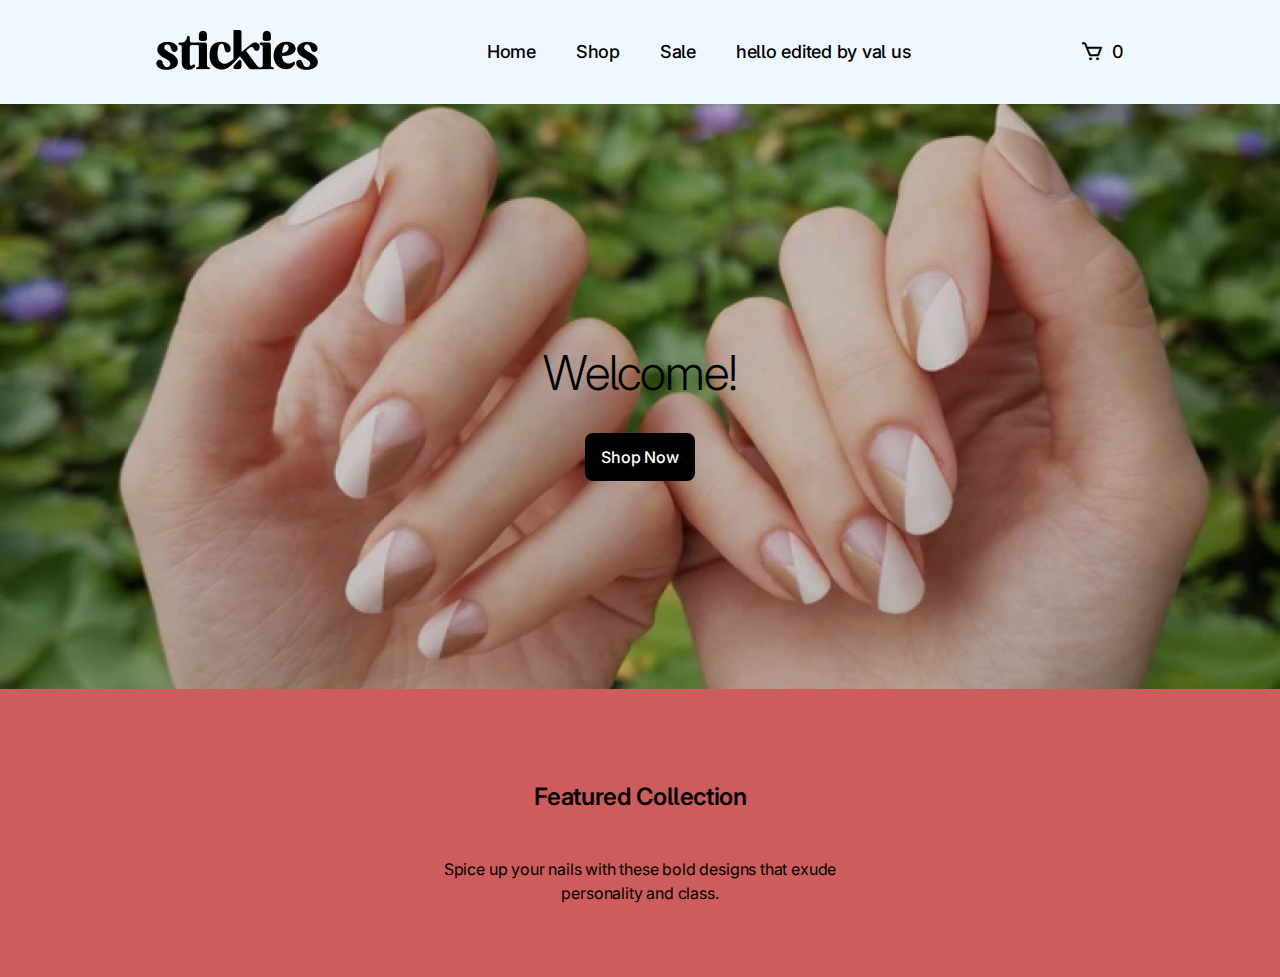
==== index.html @ be7c90e3 "changed the nav bar" ====
<!DOCTYPE html>
<html lang="en">
<head>
<meta charset="utf-8">
<title>StickiesUK</title>
<link rel="stylesheet" href="styles.css">
<!-- Fav icon -->
<link rel="shortcut icon" href="images/fav-icon.png">
<!-- Boxicons CSS -->
<link href='https://unpkg.com/boxicons@2.0.9/css/boxicons.min.css' rel='stylesheet'>
</head>

<body>
    <!-- Nav Bar -->
    <nav>
        <div class="navigation">
            <!-- Logo -->
            <a href="#" class="logo">
                <img src="images/logo.png"/>
            </a>
            <ul class="menu">
                <li><a href="#">Home</a></li>
                <li><a href="#">Shop</a></li>
                <!-- Shop Categories Sub-Menu -->
                <li><a href="#">Sale</a></li>
                <li><a href="#">hello edited by val us</a></li>
            </ul>
            <div class="right-cart">
                <a href="#">
                    <!-- Cart Icon -->
                    <i class='bx bx-cart'></i>
                        <!-- Number of items in cart -->
                        <span class="cart-number">0</span>

                </a>
            </div>
        </div>
    </nav>

    <!-- Hero Banner -->
    <div class="hero-banner-box hero-slide-1">
        <!-- Hero Banner Text-->
        <div class="hero-banner-text">
            <h1>Welcome!</h1>
        </div>
            <a href="#" class="pri-auto-btn">Shop Now</a>
    </div>

    <!-- Feaured Collection -->
    <div class="featured-collection-section">
        <div class="text-container-center">
            <div><h2>Featured Collection</h2></div>
            <div class="body1">Spice up your nails with these bold designs that exude personality and class.</div>
        </div>
    </div>

<footer>

</footer>
</div>
</body>
</html>
---- styles.css ----
/* || IMPORT INTER FONT FAMILY FROM GOOGLE FONTS */
@import url('https://fonts.googleapis.com/css2?family=Inter:wght@100;200;300;400;500;600;700;800;900&display=swap');

/* || GENERAL STYLES */

body {
    margin: 0px;
    padding: 0px;
    font-family: Inter;
    background-color: aliceblue;
}

*{
    box-sizing: border-box;
}


/* || TYPOGRAPHY */

h1 {
    font-family: Inter;
    font-style: normal;
    font-weight: 300;
    font-size: 48px;
    line-height: 56px;
    /* identical to box height, or 117% */

    letter-spacing: -0.022em;
    font-feature-settings: 'tnum' on, 'lnum' on, 'cv05' on;

    color: #000000;

}

h2 {
    font-family: Inter;
    font-style: normal;
    font-weight: 600;
    font-size: 24px;
    line-height: 32px;
    /* identical to box height, or 133% */

    letter-spacing: -0.019em;
    font-feature-settings: 'tnum' on, 'lnum' on, 'cv05' on;

    color: #000000;
}

h3 {
    font-family: Inter, sans-serif;
    font-style: normal;
    font-weight: 600;
    font-size: 20px;
    line-height: 32px;
    /* identical to box height, or 160% */

    letter-spacing: -0.019em;
    font-feature-settings: 'tnum' on, 'lnum' on, 'cv05' on;

    color: #000000;
}

h4 {
    font-family: Inter, sans-serif;
    font-style: normal;
    font-weight: 500;
    font-size: 18px;
    line-height: 24px;
    /* identical to box height, or 133% */

    letter-spacing: -0.014em;
    font-feature-settings: 'tnum' on, 'lnum' on, 'cv05' on;

    color: #000000;
}

.body1 {
    font-family: Inter;
    font-style: normal;
    font-weight: normal;
    font-size: 16px;
    line-height: 24px;
    /* or 150% */

    text-align: center;
    letter-spacing: -0.011em;
}

/* || UTILITIES */

.pri-auto-btn {
    width: auto;
    height: 48px;
    display: inline-flex;
    padding-top: 12px;
    padding-right: 16px;
    padding-bottom: 12px;
    padding-left: 16px;
    justify-content: center;
    align-items: center;
    color: white;
    background-color: black;
    border-radius: 8px;
    text-decoration: none;
    
    /* Subhead 1 */
    font-family: Inter;
    font-style: normal;
    font-weight: 500;
    font-size: 16px;
    line-height: 24px;
    letter-spacing: -0.011em;   
}

.pri-auto-btn:hover {
    background-color: grey;
}

.nobullets {
    list-style: none;
    margin: 0;
    padding: 0;
}


/* || SITEWIDE */

nav {
    width: 100%;
    z-index: 100;
}

.navigation {
    display: flex;
    justify-content: space-between;
    align-items: center;
    padding: 0px, 44px;
    margin-left: 12.2%;
    margin-right: 12.2%;
    height: 104px;
}

.logo img{
    height: 40px;
}


.menu {
    display: flex;
    flex-wrap: nowrap;
    gap: 40px;
    /* Overwrite initial ul css */
    padding-inline-start: 0;
}

.menu li {
    display: flex;
    font-family: Inter, sans-serif;
    font-style: normal;
    font-weight: 500;
    font-size: 18px;
    line-height: 24px;
    /* identical to box height, or 133% */

    letter-spacing: -0.014em;
    font-feature-settings: 'tnum' on, 'lnum' on, 'cv05' on;
    
}

.menu li a {
    color: black;
    text-decoration: none;
    
}   

.right-cart a {
    color: black;
    display:flex;
    gap: 8px;
    text-decoration: none;

}


.bx-cart {
    align-self: center;
    font-size: 24px;
}
.cart-number {
    font-size: 0.8rem;
    border-radius: 50%;
    background-color: white;
    justify-content: center;
    align-items: center;

    font-family: Inter, sans-serif;
    font-style: normal;
    font-weight: 500;
    font-size: 18px;
    line-height: 24px;
    /* identical to box height, or 133% */

    letter-spacing: -0.014em;
}

.menu a:hover, 
.right-cart a:hover {
    color: pink;
    transition: all ease 0.2s;
}


/* || HOME PAGE */
.hero-banner-box {
    width: 100%;
    height: 65vh;
    display: flex;
    flex-direction: column;
    justify-content: center;
    align-items: center;
    background-size: cover;
    background-repeat: no-repeat;
    background-position: center;
    background-color: #C4C4C4;
}

.hero-text-container {
    width: 80%;
    height: 90%;
    display: flex;
    align-items: center;
}

.hero-slide-1 {
    background-image: url(./images/slide-1.png);
}

.featured-collection-section {
    width: 100%;
    padding: 72px;
    display: flex;
    flex-direction: column;
    align-items: center;
    background-color: indianred;

}
.text-container-center {
    width: 448px;
    display: flex;
    flex-direction: column;
    justify-content: center;
    align-items: center;
    gap: 24px;
}
/* || SHOP PAGES */


/* || CONTACT US */


/* || CART */
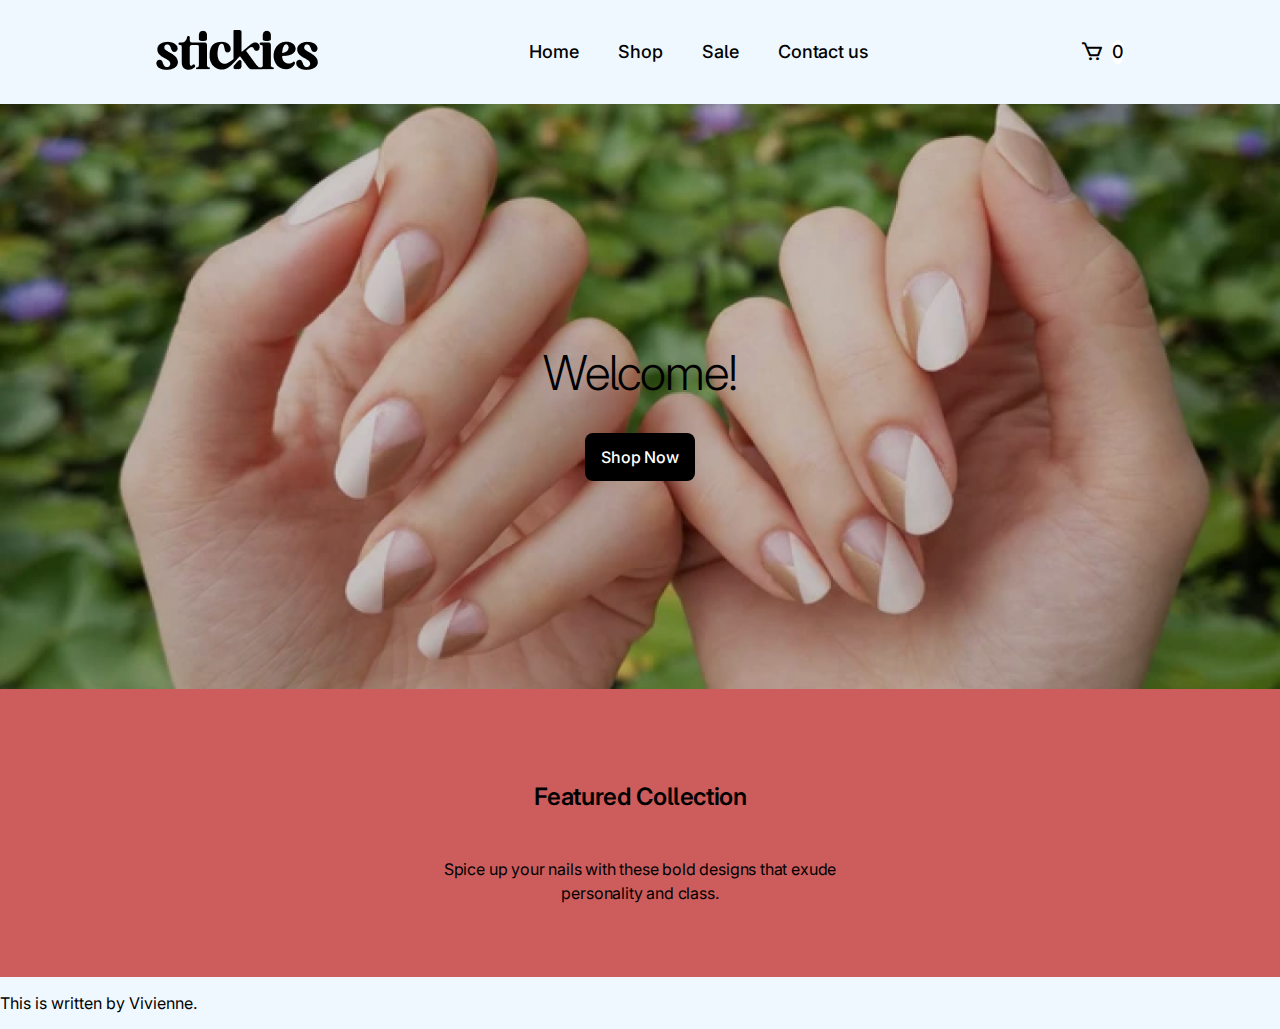
==== commit 4dd83ab7: "test commit" ====
--- a/index.html
+++ b/index.html
@@ -23,7 +23,7 @@
                 <li><a href="#">Shop</a></li>
                 <!-- Shop Categories Sub-Menu -->
                 <li><a href="#">Sale</a></li>
-                <li><a href="#">hello edited by val us</a></li>
+                <li><a href="#">Contact us</a></li>
             </ul>
             <div class="right-cart">
                 <a href="#">
@@ -31,7 +31,7 @@
                     <i class='bx bx-cart'></i>
                         <!-- Number of items in cart -->
                         <span class="cart-number">0</span>
-
+                    
                 </a>
             </div>
         </div>
@@ -55,7 +55,7 @@
     </div>
 
 <footer>
-
+    <p>This is written by Vivienne.</p>
 </footer>
 </div>
 </body>
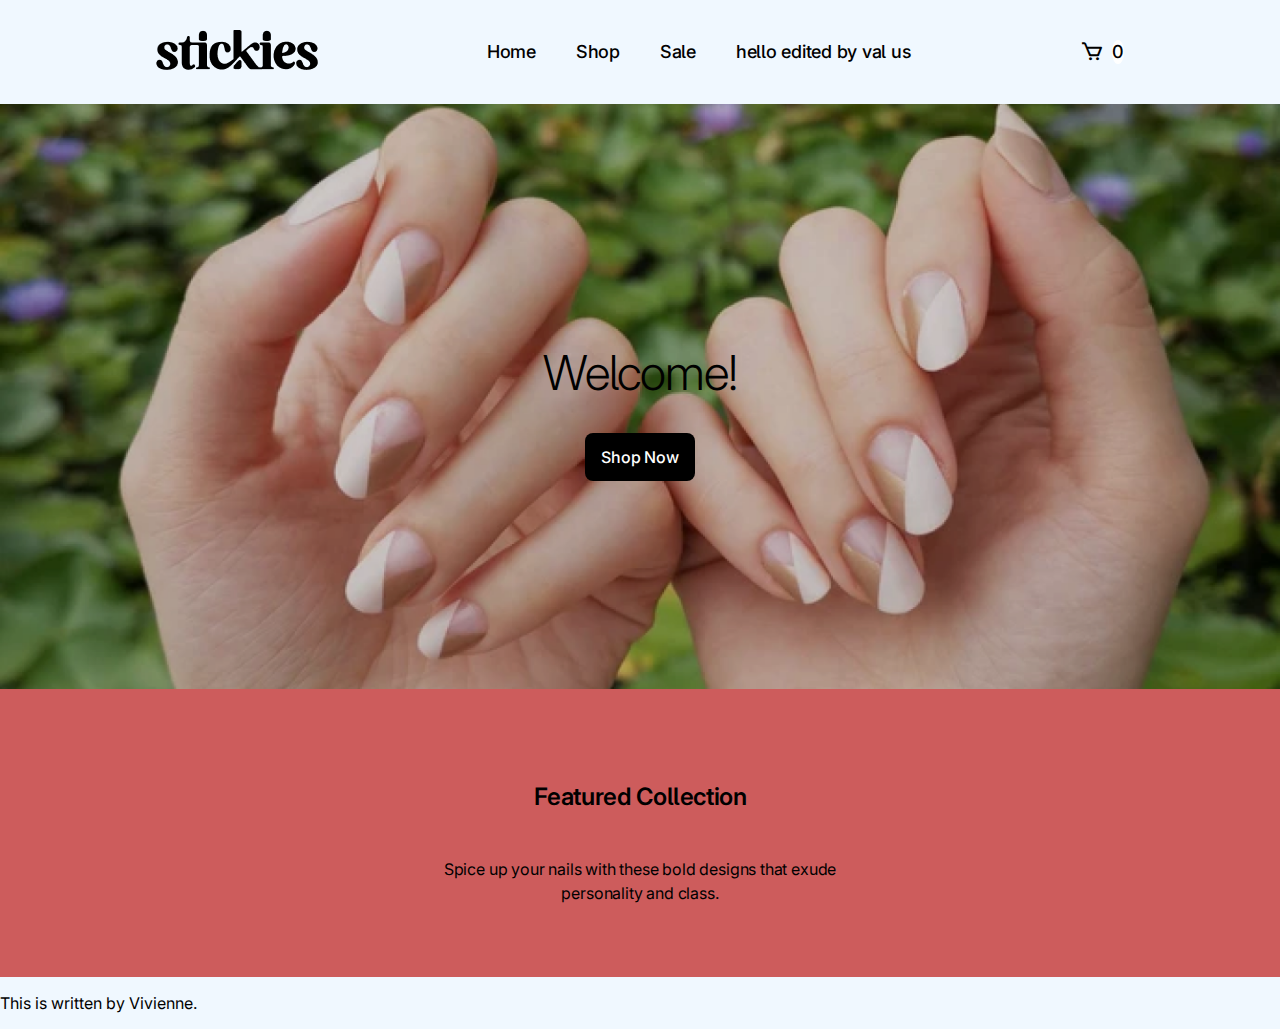
==== commit aafe6b3e: "Merge branch 'main' of https://github.com/vivchong/stickiesUK" ====
--- a/index.html
+++ b/index.html
@@ -23,7 +23,7 @@
                 <li><a href="#">Shop</a></li>
                 <!-- Shop Categories Sub-Menu -->
                 <li><a href="#">Sale</a></li>
-                <li><a href="#">Contact us</a></li>
+                <li><a href="#">hello edited by val us</a></li>
             </ul>
             <div class="right-cart">
                 <a href="#">
@@ -31,7 +31,7 @@
                     <i class='bx bx-cart'></i>
                         <!-- Number of items in cart -->
                         <span class="cart-number">0</span>
-                    
+
                 </a>
             </div>
         </div>
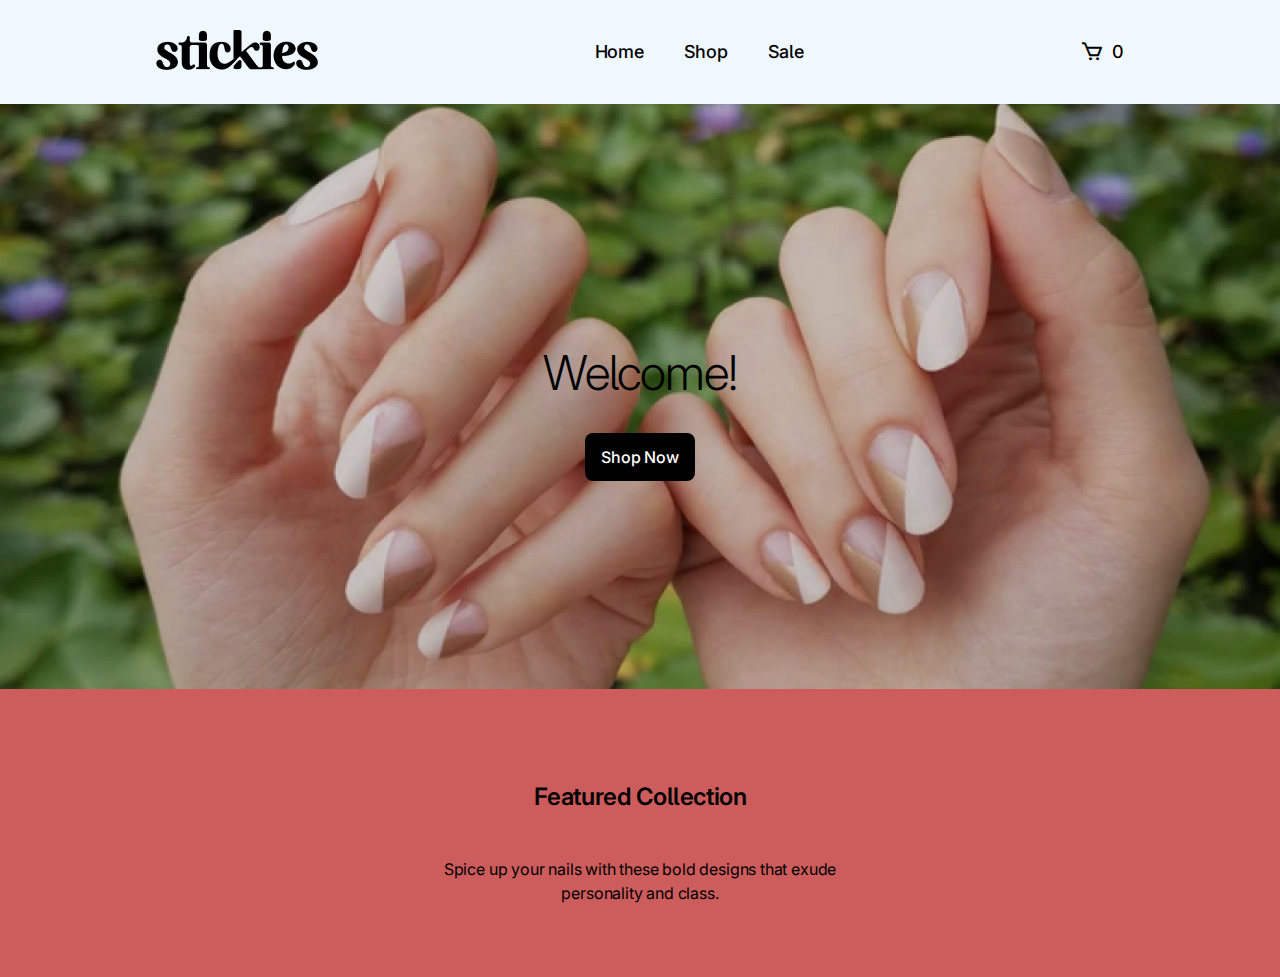
==== commit cbd21433: "deleted the tests" ====
--- a/index.html
+++ b/index.html
@@ -23,7 +23,6 @@
                 <li><a href="#">Shop</a></li>
                 <!-- Shop Categories Sub-Menu -->
                 <li><a href="#">Sale</a></li>
-                <li><a href="#">hello edited by val us</a></li>
             </ul>
             <div class="right-cart">
                 <a href="#">
@@ -55,7 +54,6 @@
     </div>
 
 <footer>
-    <p>This is written by Vivienne.</p>
 </footer>
 </div>
 </body>
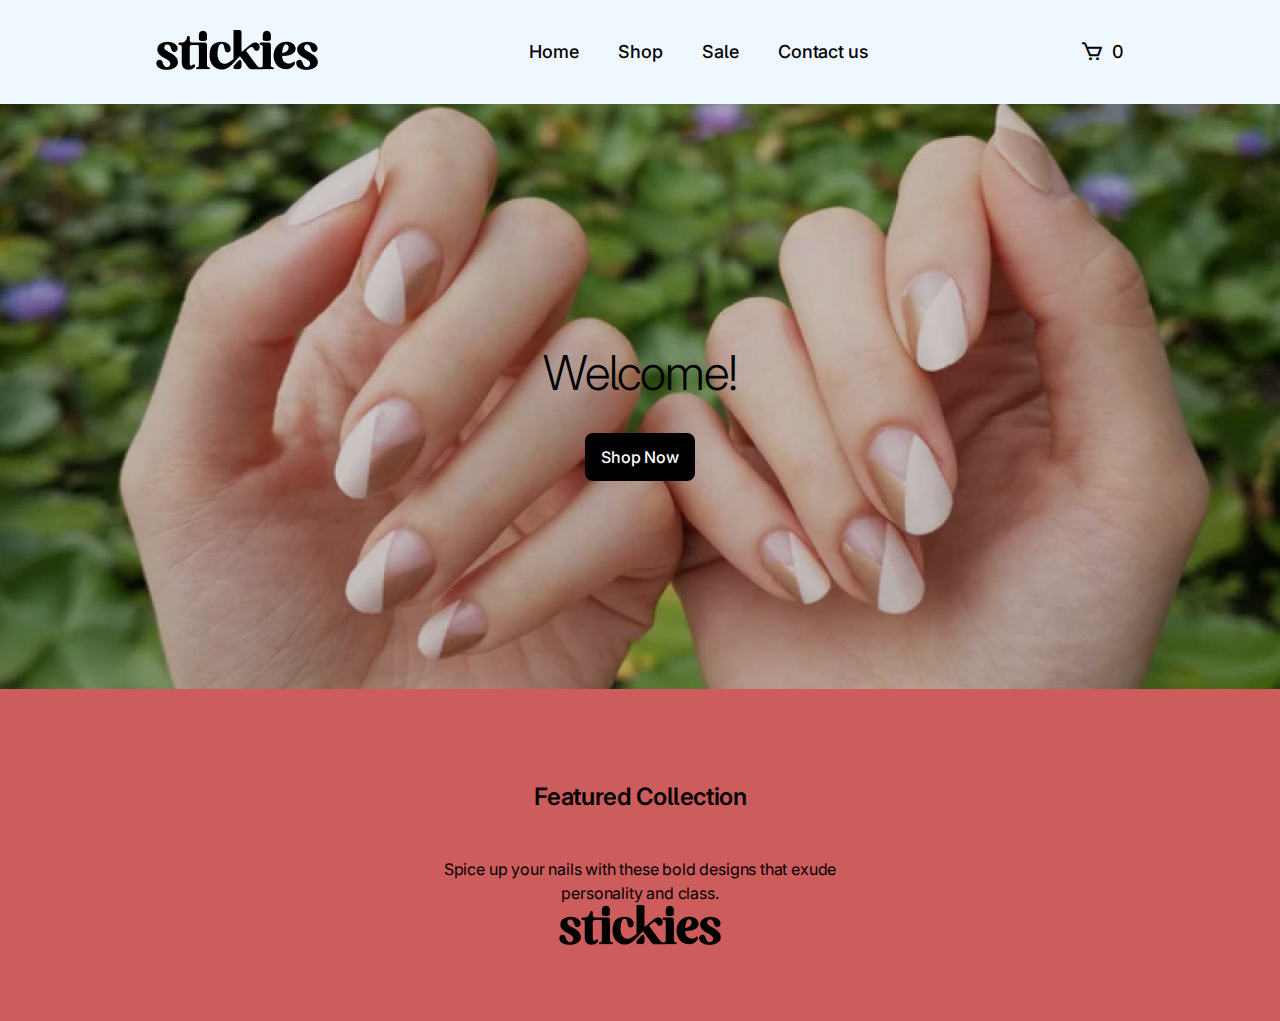
==== commit 4bb7f195: "Uploaded some product images" ====
--- a/index.html
+++ b/index.html
@@ -23,6 +23,7 @@
                 <li><a href="#">Shop</a></li>
                 <!-- Shop Categories Sub-Menu -->
                 <li><a href="#">Sale</a></li>
+                <li><a href="#">Contact us</a></li>
             </ul>
             <div class="right-cart">
                 <a href="#">
@@ -51,6 +52,20 @@
             <div><h2>Featured Collection</h2></div>
             <div class="body1">Spice up your nails with these bold designs that exude personality and class.</div>
         </div>
+
+        <div class="collection-large">
+
+            <div class="item-large">
+
+               <div class="img-large">
+                    <a href="#" class="img-large">
+                        <img src="images/logo.png"/>
+                    </a>
+               </div> 
+
+            </div>
+            
+        </div>
     </div>
 
 <footer>
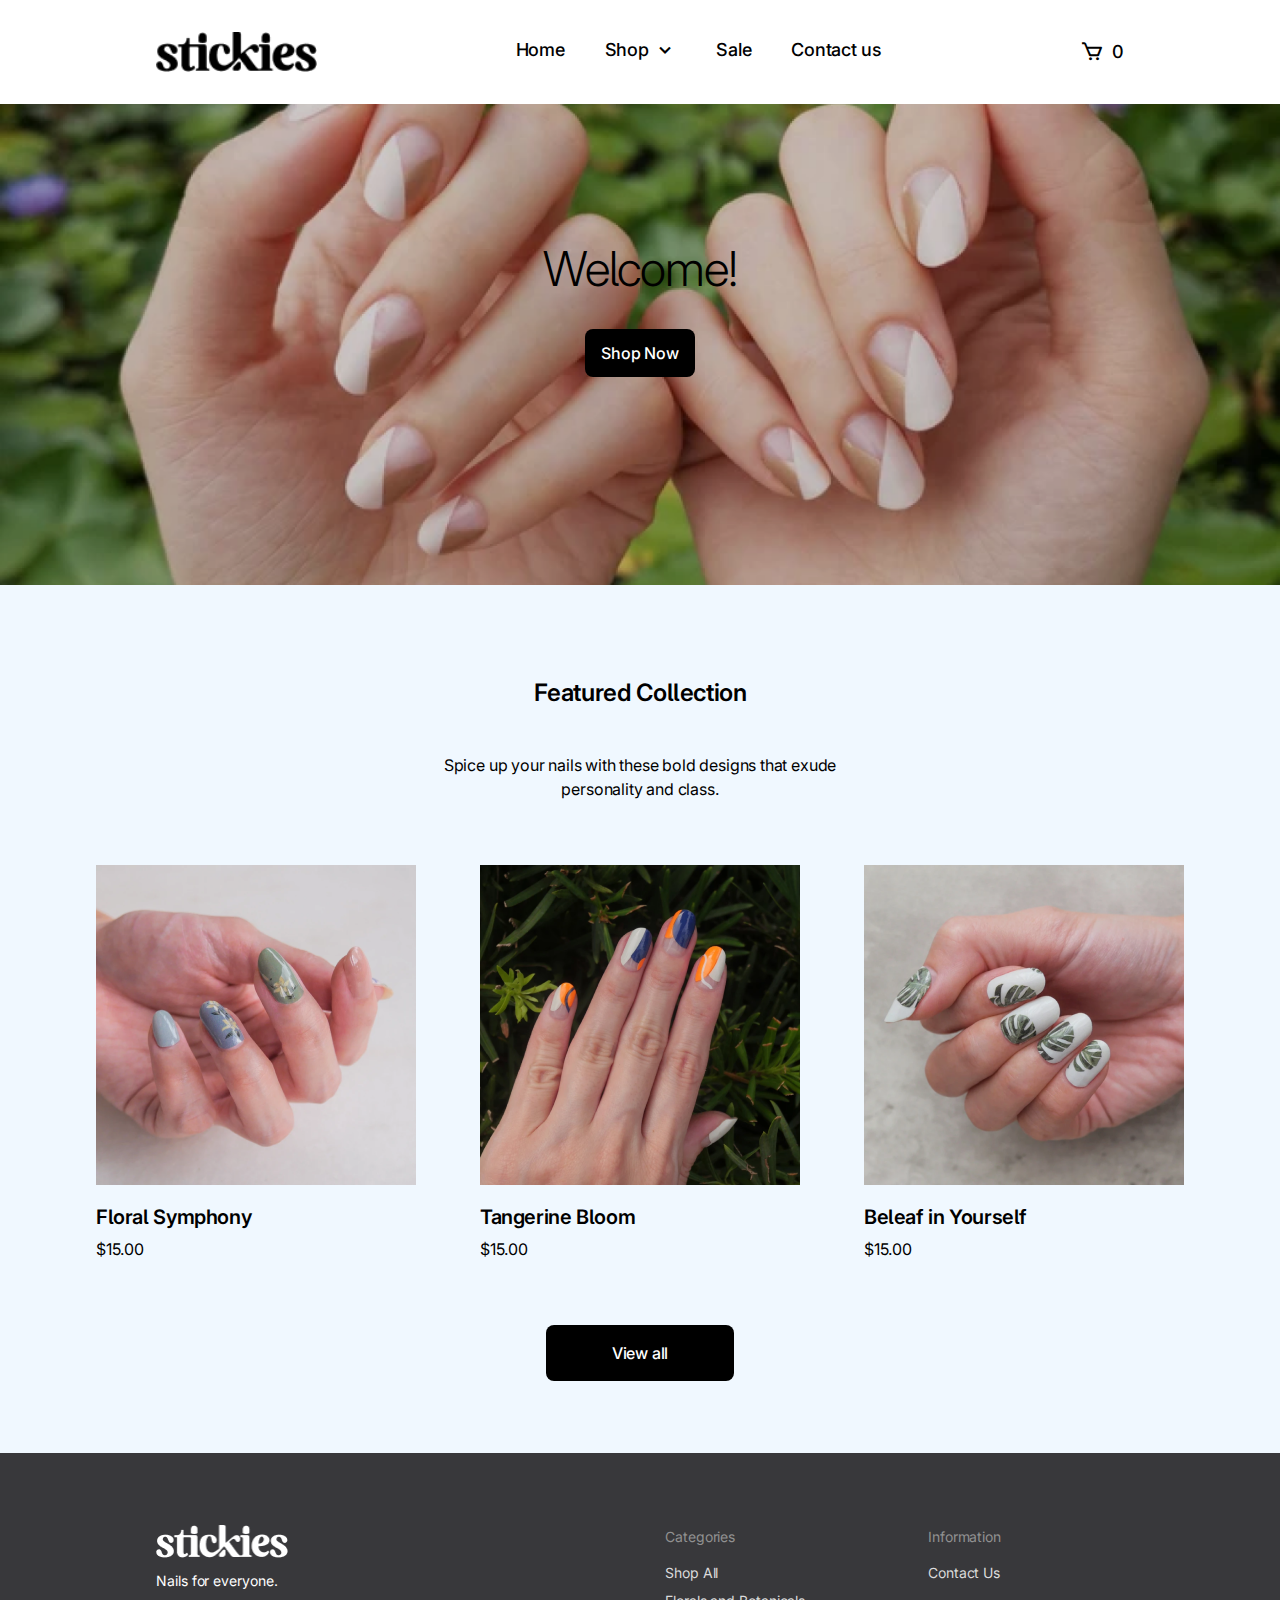
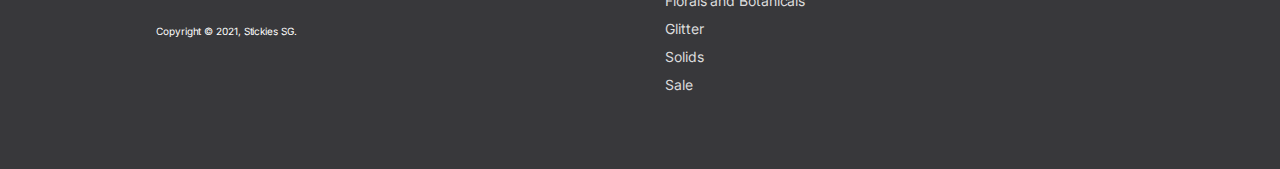
==== commit 2ef1e464: "Home page complete" ====
--- a/index.html
+++ b/index.html
@@ -16,21 +16,28 @@
         <div class="navigation">
             <!-- Logo -->
             <a href="#" class="logo">
-                <img src="images/logo.png"/>
+                <img src="images/logo-black.png"/>
             </a>
             <ul class="menu">
-                <li><a href="#">Home</a></li>
-                <li><a href="#">Shop</a></li>
+                <li><a href="index.html">Home</a></li>
+                <li><a href="#">Shop<span><i class='bx bx-chevron-down'></i></span></a>
+                    <ul>
+                        <li><a href="shop/shop-all.html">Shop All</a></li>
+                        <li><a href="shop/florals-botanicals.html">Florals & Botanicals</a></li>
+                        <li><a href="shop/glitter.html">Glitter</a></li>
+                        <li><a href="shop/minimalist.html">Minimalist</a></li>
+                    </ul>
+                </li>
                 <!-- Shop Categories Sub-Menu -->
-                <li><a href="#">Sale</a></li>
-                <li><a href="#">Contact us</a></li>
+                <li><a href="sale.html">Sale</a></li>
+                <li><a href="contact-us.html">Contact us</a></li>
             </ul>
             <div class="right-cart">
                 <a href="#">
                     <!-- Cart Icon -->
                     <i class='bx bx-cart'></i>
                         <!-- Number of items in cart -->
-                        <span class="cart-number">0</span>
+                        <span id="cart-number" class="h4">0</span>
 
                 </a>
             </div>
@@ -48,28 +55,113 @@
 
     <!-- Feaured Collection -->
     <div class="featured-collection-section">
+
+        <!-- Section Header  -->
         <div class="text-container-center">
             <div><h2>Featured Collection</h2></div>
             <div class="body1">Spice up your nails with these bold designs that exude personality and class.</div>
         </div>
 
+        <!-- "Grid" of Featured Products -->
         <div class="collection-large">
+            
+            <div class="item-large">
+               <div class="img-large">
+                    <a href="#" class="img-large">
+                        <img src="images/001.png"/>
+                    </a>
+               </div> 
+               <div class="label">
+                    <a href="#">
+                        <h3>Floral Symphony</h3>
+                        $15.00
+                    </a>
+               </div>
+            </div>
 
             <div class="item-large">
+                <div class="img-large">
+                     <a href="#" class="img-large">
+                         <img src="images/003.png"/>
+                     </a>
+                </div> 
+                <div class="label">
+                     <a href="#">
+                         <h3>Tangerine Bloom</h3>
+                         $15.00
+                     </a>
+                </div>
+            </div>
 
-               <div class="img-large">
-                    <a href="#" class="img-large">
-                        <img src="images/logo.png"/>
-                    </a>
-               </div> 
-
+            <div class="item-large">
+                <div class="img-large">
+                     <a href="#" class="img-large">
+                         <img src="images/002.png"/>
+                     </a>
+                </div> 
+                <div class="label">
+                     <a href="#">
+                         <h3>Beleaf in Yourself</h3>
+                         $15.00
+                     </a>
+                </div>
             </div>
             
         </div>
+
+        <!-- CTA Button -->
+        <a href="#" class="pri-stretch-btn">View all</a>
     </div>
 
 <footer>
+    <div class="left body2">
+        <!-- Logo -->
+        <a href="#" class="logo">
+            <img src="images/logo-white.png"/>
+        </a>
+        
+        <!-- Tagline -->
+        <div class="body2">Nails for everyone.</div>
+
+        <!-- Legalese -->
+        <div class="legal1">Copyright © 2021, Stickies SG.</div>
+    </div>
+
+    <div class="sitemap body2">
+        <div class="body2">
+            Categories
+        </div>
+        <ul>
+            <li><a href="#">Shop All</a></li>
+            <li><a href="#">Florals and Botanicals</a></li>
+            <li><a href="#">Glitter</a></li>
+            <li><a href="#">Solids</a></li>
+            <li><a href="#">Sale</a></li>
+        </ul>
+    </div>
+
+    <div class="sitemap body2">
+        <div class="body2">
+            Information
+        </div>
+        <ul>
+            <li><a href="#">Contact Us</a></li>
+        </ul>
+    </div>
+
 </footer>
 </div>
+
+<script type="text/javascript">
+    /* Fix menu when scrolling DOESN'T WORK. maybe because you used default nav? */
+    $(window).scroll(function() {
+        if($(document).scrollTop() > 50) {
+            $('.nav').addClass('fix-nav');
+        }
+        else {
+            $('.nav').removeClass('fix-nav');
+        }
+    });
+</script>
 </body>
 </html>
--- a/styles.css
+++ b/styles.css
@@ -6,8 +6,16 @@
 body {
     margin: 0px;
     padding: 0px;
-    font-family: Inter;
     background-color: aliceblue;
+
+    font-family: Inter;
+    font-style: normal;
+    font-weight: normal;
+    font-size: 16px;
+    line-height: 24px;
+    /* or 150% */
+
+    letter-spacing: -0.011em;
 }
 
 *{
@@ -27,9 +35,6 @@
 
     letter-spacing: -0.022em;
     font-feature-settings: 'tnum' on, 'lnum' on, 'cv05' on;
-
-    color: #000000;
-
 }
 
 h2 {
@@ -42,8 +47,6 @@
 
     letter-spacing: -0.019em;
     font-feature-settings: 'tnum' on, 'lnum' on, 'cv05' on;
-
-    color: #000000;
 }
 
 h3 {
@@ -57,7 +60,7 @@
     letter-spacing: -0.019em;
     font-feature-settings: 'tnum' on, 'lnum' on, 'cv05' on;
 
-    color: #000000;
+    margin: 0px;
 }
 
 h4 {
@@ -70,8 +73,6 @@
 
     letter-spacing: -0.014em;
     font-feature-settings: 'tnum' on, 'lnum' on, 'cv05' on;
-
-    color: #000000;
 }
 
 .body1 {
@@ -82,8 +83,26 @@
     line-height: 24px;
     /* or 150% */
 
-    text-align: center;
     letter-spacing: -0.011em;
+}
+
+.body2 {
+    font-family: Inter;
+    font-style: normal;
+    font-weight: normal;
+    font-size: 14px;
+    line-height: 24px;
+    /* identical to box height, or 171% */
+
+    letter-spacing: -0.006em;
+}
+
+.legal1 {
+    font-family: Inter;
+    font-style: normal;
+    font-weight: normal;
+    font-size: 10px;
+    line-height: 12px;
 }
 
 /* || UTILITIES */
@@ -112,8 +131,34 @@
     letter-spacing: -0.011em;   
 }
 
-.pri-auto-btn:hover {
+.pri-stretch-btn {
+    width: 188px;
+    height: 56px;
+    display: inline-flex;
+    padding-top: 12px;
+    padding-right: 16px;
+    padding-bottom: 12px;
+    padding-left: 16px;
+    justify-content: center;
+    align-items: center;
+    color: white;
+    background-color: black;
+    border-radius: 8px;
+    text-decoration: none;
+    
+    /* Subhead 1 */
+    font-family: Inter;
+    font-style: normal;
+    font-weight: 500;
+    font-size: 16px;
+    line-height: 24px;
+    letter-spacing: -0.011em;   
+}
+
+.pri-auto-btn:hover,
+.pri-stretch-btn:hover {
     background-color: grey;
+    transition: all ease 0.2s;
 }
 
 .nobullets {
@@ -125,16 +170,18 @@
 
 /* || SITEWIDE */
 
+/* HEADER */
 nav {
     width: 100%;
     z-index: 100;
+    position: fixed;
+    background-color: white;
 }
 
 .navigation {
     display: flex;
     justify-content: space-between;
     align-items: center;
-    padding: 0px, 44px;
     margin-left: 12.2%;
     margin-right: 12.2%;
     height: 104px;
@@ -155,6 +202,8 @@
 
 .menu li {
     display: flex;
+
+    /* h4 */
     font-family: Inter, sans-serif;
     font-style: normal;
     font-weight: 500;
@@ -163,33 +212,57 @@
     /* identical to box height, or 133% */
 
     letter-spacing: -0.014em;
-    font-feature-settings: 'tnum' on, 'lnum' on, 'cv05' on;
     
+    position: relative; /* Need this for the dropdown menu */
 }
 
 .menu li a {
     color: black;
     text-decoration: none;
-    
+    display: flex;
+    flex-direction: row;
+    gap: 4px;
+    align-content: center;
 }   
+
+.menu li ul { /* Dropdown menu popup */
+    display: none;
+    flex-direction: column;
+    position: absolute;
+    background-color: white;
+    margin: 0px;
+    padding: 32px 20px 16px 20px;
+    gap: 24px;
+    width: 224px;
+    border-radius: 4px;
+    top: 28px;
+}
+
+.menu li ul a:hover {
+    transition: all ease 0.2s;
+    color: pink;
+}
+
+.menu li:hover ul { /* Dropdown menu popup */
+    display: flex;
+}
+
 
 .right-cart a {
     color: black;
     display:flex;
+    flex-direction: row;
     gap: 8px;
     text-decoration: none;
-
-}
-
-
-.bx-cart {
+}
+
+
+.bx {
     align-self: center;
     font-size: 24px;
 }
-.cart-number {
-    font-size: 0.8rem;
-    border-radius: 50%;
-    background-color: white;
+
+#cart-number {
     justify-content: center;
     align-items: center;
 
@@ -209,6 +282,73 @@
     transition: all ease 0.2s;
 }
 
+/* doesn't work */
+.fix-nav {
+    width: 100%;
+    position: fixed;
+    top: 0px;
+    left: 0px;
+    background-color: white;
+    box-shadow: 2px 2px 30px rgba(0,0,0,0.05);
+    z-index: 102;
+}
+
+/* FOOTER */
+footer {
+    width: 100%;
+    display: flex;
+    justify-content: space-between;
+    align-items: top;
+    padding-top: 72px;
+    padding-bottom: 72px;
+    padding-left: 12.2%;
+    padding-right: 12.2%;
+    background-color: #38383B;
+    color: white;
+}
+
+footer .left {
+    flex-grow: 3;
+    display: flex;
+    flex-wrap: wrap;
+    flex-direction: column;
+}
+
+footer .logo, footer img {
+    height: 32px;
+    width: 132px;
+    margin-bottom: 12px;
+}
+
+footer .legal1 {
+    margin-top: 32px;
+}
+
+footer .sitemap {
+    flex-grow: 1;
+    display: flex;
+    flex-direction: column;
+    color: #919191;
+    gap: 12px;
+}
+
+footer .sitemap ul, a {
+    display: flex;
+    flex-direction: column;
+    gap: 4px;
+    list-style: none;
+    margin: 0;
+    padding: 0;
+    color: #DBDBDB;
+    text-decoration: none;
+}
+
+footer a:hover {
+    color: white;
+    text-decoration: underline;
+    transition: all ease 0.2s;
+}
+
 
 /* || HOME PAGE */
 .hero-banner-box {
@@ -237,12 +377,12 @@
 
 .featured-collection-section {
     width: 100%;
-    padding: 72px;
-    display: flex;
-    flex-direction: column;
-    align-items: center;
-    background-color: indianred;
-
+    padding-top: 72px;
+    padding-bottom: 72px;
+    display: flex;
+    flex-direction: column;
+    gap: 64px;
+    align-items: center;
 }
 .text-container-center {
     width: 448px;
@@ -250,8 +390,36 @@
     flex-direction: column;
     justify-content: center;
     align-items: center;
+    text-align: center;
     gap: 24px;
 }
+
+.collection-large {
+    width: 75.6%;
+    display: flex;
+    align-items: center;
+    justify-content: center;
+    gap: 64px;   
+}
+
+.item-large {
+    display: flex;
+    flex-direction: column;
+    gap: 16px;
+    align-items: flex-start;
+    width: 320px;
+}
+
+.label a {
+    color: black;
+    text-decoration: none;
+}
+
+.label a:hover {
+    color: pink;
+    transition: all ease 0.2s;
+}
+
 /* || SHOP PAGES */
 
 
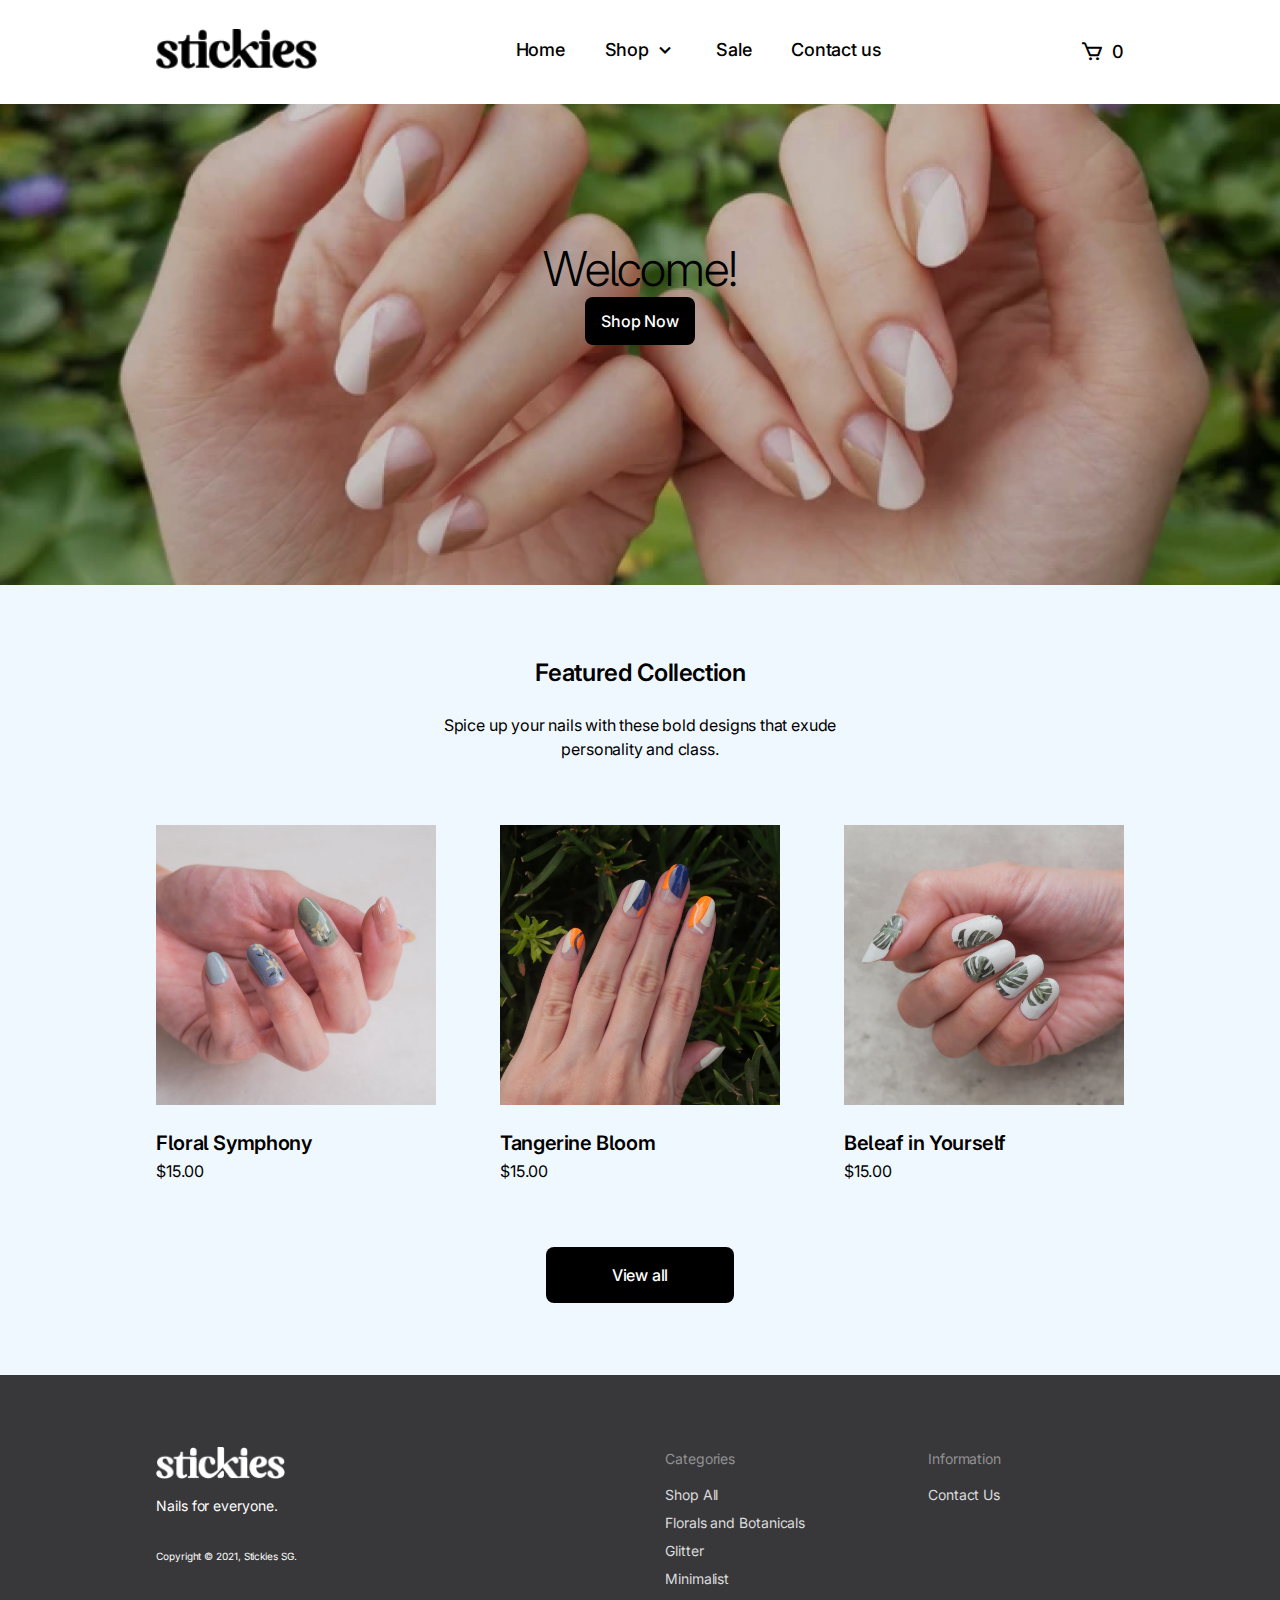
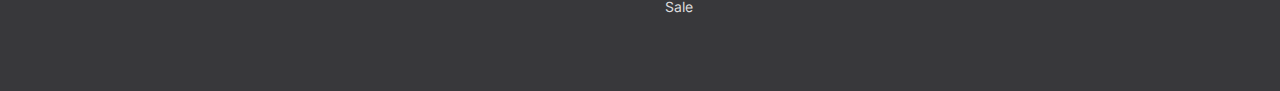
==== commit 1955a862: "HTML CSS DONE" ====
--- a/index.html
+++ b/index.html
@@ -20,7 +20,7 @@
             </a>
             <ul class="menu">
                 <li><a href="index.html">Home</a></li>
-                <li><a href="#">Shop<span><i class='bx bx-chevron-down'></i></span></a>
+                <li><a>Shop<span><i class='bx bx-chevron-down'></i></span></a>
                     <ul>
                         <li><a href="shop/shop-all.html">Shop All</a></li>
                         <li><a href="shop/florals-botanicals.html">Florals & Botanicals</a></li>
@@ -33,11 +33,11 @@
                 <li><a href="contact-us.html">Contact us</a></li>
             </ul>
             <div class="right-cart">
-                <a href="#">
+                <a href="cart.php">
                     <!-- Cart Icon -->
                     <i class='bx bx-cart'></i>
-                        <!-- Number of items in cart -->
-                        <span id="cart-number" class="h4">0</span>
+                        <!-- Number of products in cart -->
+                        <span class="cart-number h4">0</span>
 
                 </a>
             </div>
@@ -64,13 +64,11 @@
 
         <!-- "Grid" of Featured Products -->
         <div class="collection-large">
-            
-            <div class="item-large">
-               <div class="img-large">
-                    <a href="#" class="img-large">
-                        <img src="images/001.png"/>
-                    </a>
-               </div> 
+
+            <div class="product-large">
+                <a href="#" class="img-large">
+                    <img src="images/category/101.png"/>
+                </a>
                <div class="label">
                     <a href="#">
                         <h3>Floral Symphony</h3>
@@ -79,12 +77,12 @@
                </div>
             </div>
 
-            <div class="item-large">
-                <div class="img-large">
-                     <a href="#" class="img-large">
-                         <img src="images/003.png"/>
-                     </a>
-                </div> 
+            <div class="product-large">
+
+                <a href="#" class="img-large">
+                    <img src="images/category/301.png"/>
+                </a>
+
                 <div class="label">
                      <a href="#">
                          <h3>Tangerine Bloom</h3>
@@ -93,12 +91,12 @@
                 </div>
             </div>
 
-            <div class="item-large">
-                <div class="img-large">
-                     <a href="#" class="img-large">
-                         <img src="images/002.png"/>
-                     </a>
-                </div> 
+            <div class="product-large">
+
+                <a href="#" class="img-large">
+                    <img src="images/category/102.png"/>
+                </a>
+
                 <div class="label">
                      <a href="#">
                          <h3>Beleaf in Yourself</h3>
@@ -106,20 +104,20 @@
                      </a>
                 </div>
             </div>
-            
+
         </div>
 
         <!-- CTA Button -->
-        <a href="#" class="pri-stretch-btn">View all</a>
+        <a href="shop/shop-all.html" class="pri-stretch-btn">View all</a>
     </div>
 
 <footer>
     <div class="left body2">
         <!-- Logo -->
-        <a href="#" class="logo">
+        <a href="index.html" class="logo">
             <img src="images/logo-white.png"/>
         </a>
-        
+
         <!-- Tagline -->
         <div class="body2">Nails for everyone.</div>
 
@@ -132,11 +130,11 @@
             Categories
         </div>
         <ul>
-            <li><a href="#">Shop All</a></li>
-            <li><a href="#">Florals and Botanicals</a></li>
-            <li><a href="#">Glitter</a></li>
-            <li><a href="#">Solids</a></li>
-            <li><a href="#">Sale</a></li>
+            <li><a href="shop/shop-all.html">Shop All</a></li>
+            <li><a href="shop/florals-botanicals.html">Florals and Botanicals</a></li>
+            <li><a href="shop/glitter.html">Glitter</a></li>
+            <li><a href="shop/minimalist.html">Minimalist</a></li>
+            <li><a href="sale.html">Sale</a></li>
         </ul>
     </div>
 
@@ -154,14 +152,7 @@
 
 <script type="text/javascript">
     /* Fix menu when scrolling DOESN'T WORK. maybe because you used default nav? */
-    $(window).scroll(function() {
-        if($(document).scrollTop() > 50) {
-            $('.nav').addClass('fix-nav');
-        }
-        else {
-            $('.nav').removeClass('fix-nav');
-        }
-    });
+
 </script>
 </body>
 </html>
--- a/styles.css
+++ b/styles.css
@@ -26,7 +26,7 @@
 /* || TYPOGRAPHY */
 
 h1 {
-    font-family: Inter;
+    font-family: Inter, sans-serif;
     font-style: normal;
     font-weight: 300;
     font-size: 48px;
@@ -35,10 +35,11 @@
 
     letter-spacing: -0.022em;
     font-feature-settings: 'tnum' on, 'lnum' on, 'cv05' on;
+    margin: 0px;
 }
 
 h2 {
-    font-family: Inter;
+    font-family: Inter, sans-serif;
     font-style: normal;
     font-weight: 600;
     font-size: 24px;
@@ -46,7 +47,7 @@
     /* identical to box height, or 133% */
 
     letter-spacing: -0.019em;
-    font-feature-settings: 'tnum' on, 'lnum' on, 'cv05' on;
+    margin: 0px;
 }
 
 h3 {
@@ -63,7 +64,7 @@
     margin: 0px;
 }
 
-h4 {
+.h4 {
     font-family: Inter, sans-serif;
     font-style: normal;
     font-weight: 500;
@@ -72,11 +73,20 @@
     /* identical to box height, or 133% */
 
     letter-spacing: -0.014em;
-    font-feature-settings: 'tnum' on, 'lnum' on, 'cv05' on;
+    
+}
+
+.subhead1 {
+    font-family: Inter, sans-serif;
+    font-style: normal;
+    font-weight: 500;
+    font-size: 16px;
+    line-height: 24px;
+    letter-spacing: -0.011em;  
 }
 
 .body1 {
-    font-family: Inter;
+    font-family: Inter, sans-serif;
     font-style: normal;
     font-weight: normal;
     font-size: 16px;
@@ -87,7 +97,7 @@
 }
 
 .body2 {
-    font-family: Inter;
+    font-family: Inter, sans-serif;
     font-style: normal;
     font-weight: normal;
     font-size: 14px;
@@ -97,8 +107,16 @@
     letter-spacing: -0.006em;
 }
 
+.caption1 {
+    font-family: Inter, sans-serif;
+    font-style: normal;
+    font-weight: 500;
+    font-size: 12px;
+    line-height: 16px;
+}
+
 .legal1 {
-    font-family: Inter;
+    font-family: Inter, sans-serif;
     font-style: normal;
     font-weight: normal;
     font-size: 10px;
@@ -123,7 +141,7 @@
     text-decoration: none;
     
     /* Subhead 1 */
-    font-family: Inter;
+    font-family: Inter, sans-serif;
     font-style: normal;
     font-weight: 500;
     font-size: 16px;
@@ -147,7 +165,7 @@
     text-decoration: none;
     
     /* Subhead 1 */
-    font-family: Inter;
+    font-family: Inter, sans-serif;
     font-style: normal;
     font-weight: 500;
     font-size: 16px;
@@ -314,11 +332,11 @@
     flex-direction: column;
 }
 
-footer .logo, footer img {
+footer .logo img {
+    margin-bottom: 8px;
     height: 32px;
-    width: 132px;
-    margin-bottom: 12px;
-}
+}
+
 
 footer .legal1 {
     margin-top: 32px;
@@ -332,15 +350,18 @@
     gap: 12px;
 }
 
-footer .sitemap ul, a {
+footer .sitemap ul {
     display: flex;
     flex-direction: column;
     gap: 4px;
     list-style: none;
     margin: 0;
     padding: 0;
+}
+
+footer a {
+    text-decoration: none;
     color: #DBDBDB;
-    text-decoration: none;
 }
 
 footer a:hover {
@@ -402,12 +423,17 @@
     gap: 64px;   
 }
 
-.item-large {
+.product-large {
     display: flex;
     flex-direction: column;
     gap: 16px;
     align-items: flex-start;
-    width: 320px;
+    
+}
+
+.product-large img {
+    width: 100%;
+    object-fit: cover;
 }
 
 .label a {
